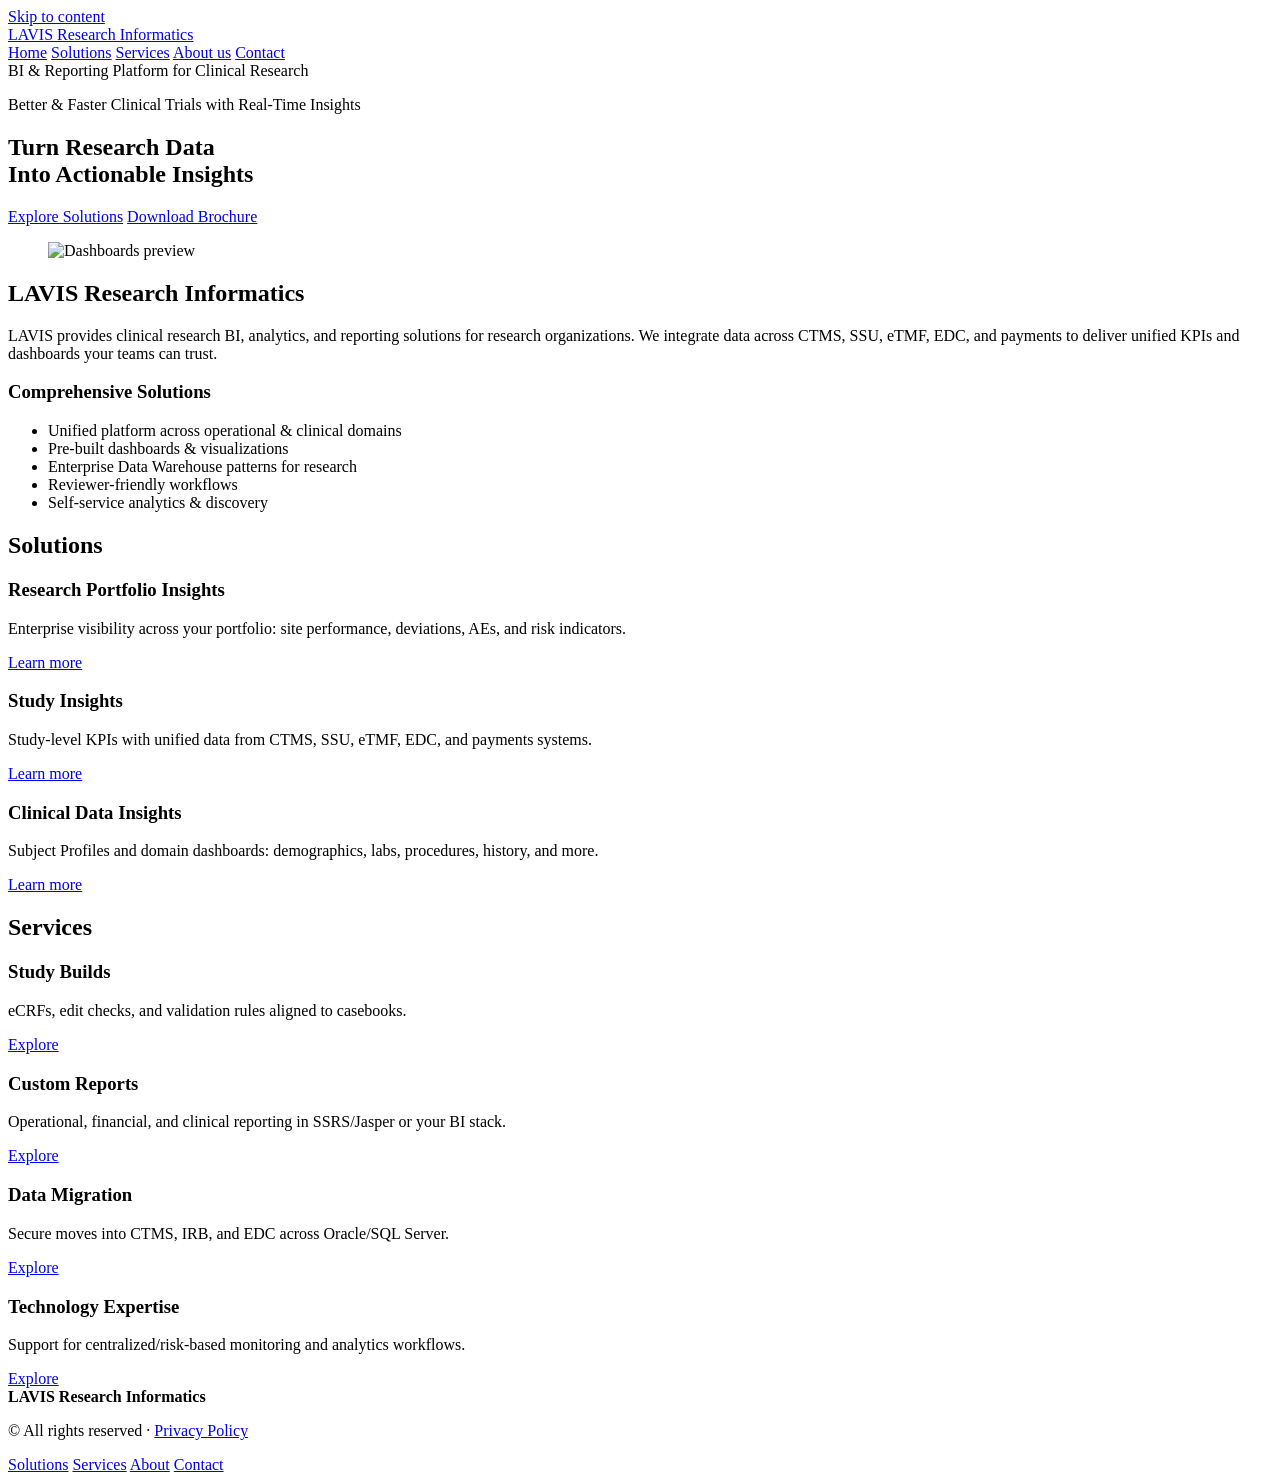
==== index.html @ 5040efac "Add files via upload" ====
<!DOCTYPE html>
<html lang="en">
<head>
  <meta charset="utf-8" />
  <meta name="viewport" content="width=device-width, initial-scale=1" />
  <title>LAVIS — Home (Contrast Fix)</title>
  <meta name="description" content="LAVIS Research Informatics — BI & Reporting Platform for Clinical Research" />
  <link rel="stylesheet" href="/styles.css" />
</head>
<body>
<a class="skip-link" href="#main">Skip to content</a>
<header class="site-header alt-teal">
  <div class="container nav">
    <a class="brand" href="/index.html">
      <!--<img src="/assets/lavis-logo.svg" alt="LAVIS logo" width="34" height="34"/>-->
      <span class="brand-text">LAVIS Research Informatics</span>
    </a>
    <nav class="menu" aria-label="Primary">
      <a href="/index.html">Home</a>
      <a href="/research.html">Solutions</a>
      <a href="/services.html">Services</a>
      <a href="/about.html">About us</a>
      <a class="btn btn--sm" href="/contacts.html">Contact</a>
    </nav>
  </div>
  <div class="strapline">BI & Reporting <span>Platform for Clinical Research</span></div>
</header>
<main id="main">

<section class="hero hero-teal section">
  <div class="container grid-2">
    <div>
      <p class="kicker">Better & Faster Clinical Trials with Real‑Time Insights</p>
      <h1>Turn Research Data <br/> Into <span class="accent">Actionable Insights</span></h1>
      <div class="actions">
        <a class="btn" href="/research.html">Explore Solutions</a>
        <a class="btn btn--ghost on-teal" href="/assets/LAVIS-brochure.pdf" download>Download Brochure</a>
      </div>
    </div>
    <div class="hero-media">
      <figure class="glass strong">
        <img src="/assets/hero-analytics.png" alt="Dashboards preview"/>
      </figure>
    </div>
  </div>
</section>

<section class="section">
  <div class="container grid-2">
    <div>
      <h2>LAVIS Research Informatics</h2>
      <p>LAVIS provides clinical research BI, analytics, and reporting solutions for research organizations. We integrate data across CTMS, SSU, eTMF, EDC, and payments to deliver unified KPIs and dashboards your teams can trust.</p>
    </div>
    <aside class="panel callout">
      <h3>Comprehensive Solutions</h3>
      <ul>
        <li>Unified platform across operational & clinical domains</li>
        <li>Pre‑built dashboards & visualizations</li>
        <li>Enterprise Data Warehouse patterns for research</li>
        <li>Reviewer‑friendly workflows</li>
        <li>Self‑service analytics & discovery</li>
      </ul>
    </aside>
  </div>
</section>

<section class="section emphasis">
  <div class="container">
    <header class="section-header"><h2>Solutions</h2></header>
    <div class="cards three">
      <article class="card solid"><h3>Research Portfolio Insights</h3><p>Enterprise visibility across your portfolio: site performance, deviations, AEs, and risk indicators.</p><a class="btn btn--ghost" href="/research.html">Learn more</a></article>
      <article class="card solid"><h3>Study Insights</h3><p>Study‑level KPIs with unified data from CTMS, SSU, eTMF, EDC, and payments systems.</p><a class="btn btn--ghost" href="/research.html#study">Learn more</a></article>
      <article class="card solid"><h3>Clinical Data Insights</h3><p>Subject Profiles and domain dashboards: demographics, labs, procedures, history, and more.</p><a class="btn btn--ghost" href="/research.html#clinical">Learn more</a></article>
    </div>
  </div>
</section>

<section class="section emphasis alt">
  <div class="container">
    <header class="section-header"><h2>Services</h2></header>
    <div class="cards four">
      <article class="card solid"><h3>Study Builds</h3><p>eCRFs, edit checks, and validation rules aligned to casebooks.</p><a class="btn btn--ghost" href="/services.html">Explore</a></article>
      <article class="card solid"><h3>Custom Reports</h3><p>Operational, financial, and clinical reporting in SSRS/Jasper or your BI stack.</p><a class="btn btn--ghost" href="/services.html#reports">Explore</a></article>
      <article class="card solid"><h3>Data Migration</h3><p>Secure moves into CTMS, IRB, and EDC across Oracle/SQL Server.</p><a class="btn btn--ghost" href="/services.html#migration">Explore</a></article>
      <article class="card solid"><h3>Technology Expertise</h3><p>Support for centralized/risk‑based monitoring and analytics workflows.</p><a class="btn btn--ghost" href="/services.html#expertise">Explore</a></article>
    </div>
  </div>
</section>

</main>
<footer class="site-footer">
  <div class="container footer-grid">
    <div>
      <strong>LAVIS Research Informatics</strong>
      <p class="muted">© <span id="year"></span> All rights reserved · <a href="/privacy.html">Privacy Policy</a></p>
    </div>
    <nav aria-label="Footer">
      <a href="/research.html">Solutions</a>
      <a href="/services.html">Services</a>
      <a href="/about.html">About</a>
      <a href="/contacts.html">Contact</a>
    </nav>
  </div>
</footer>
<script src="/script.js"></script>
</body>
</html>
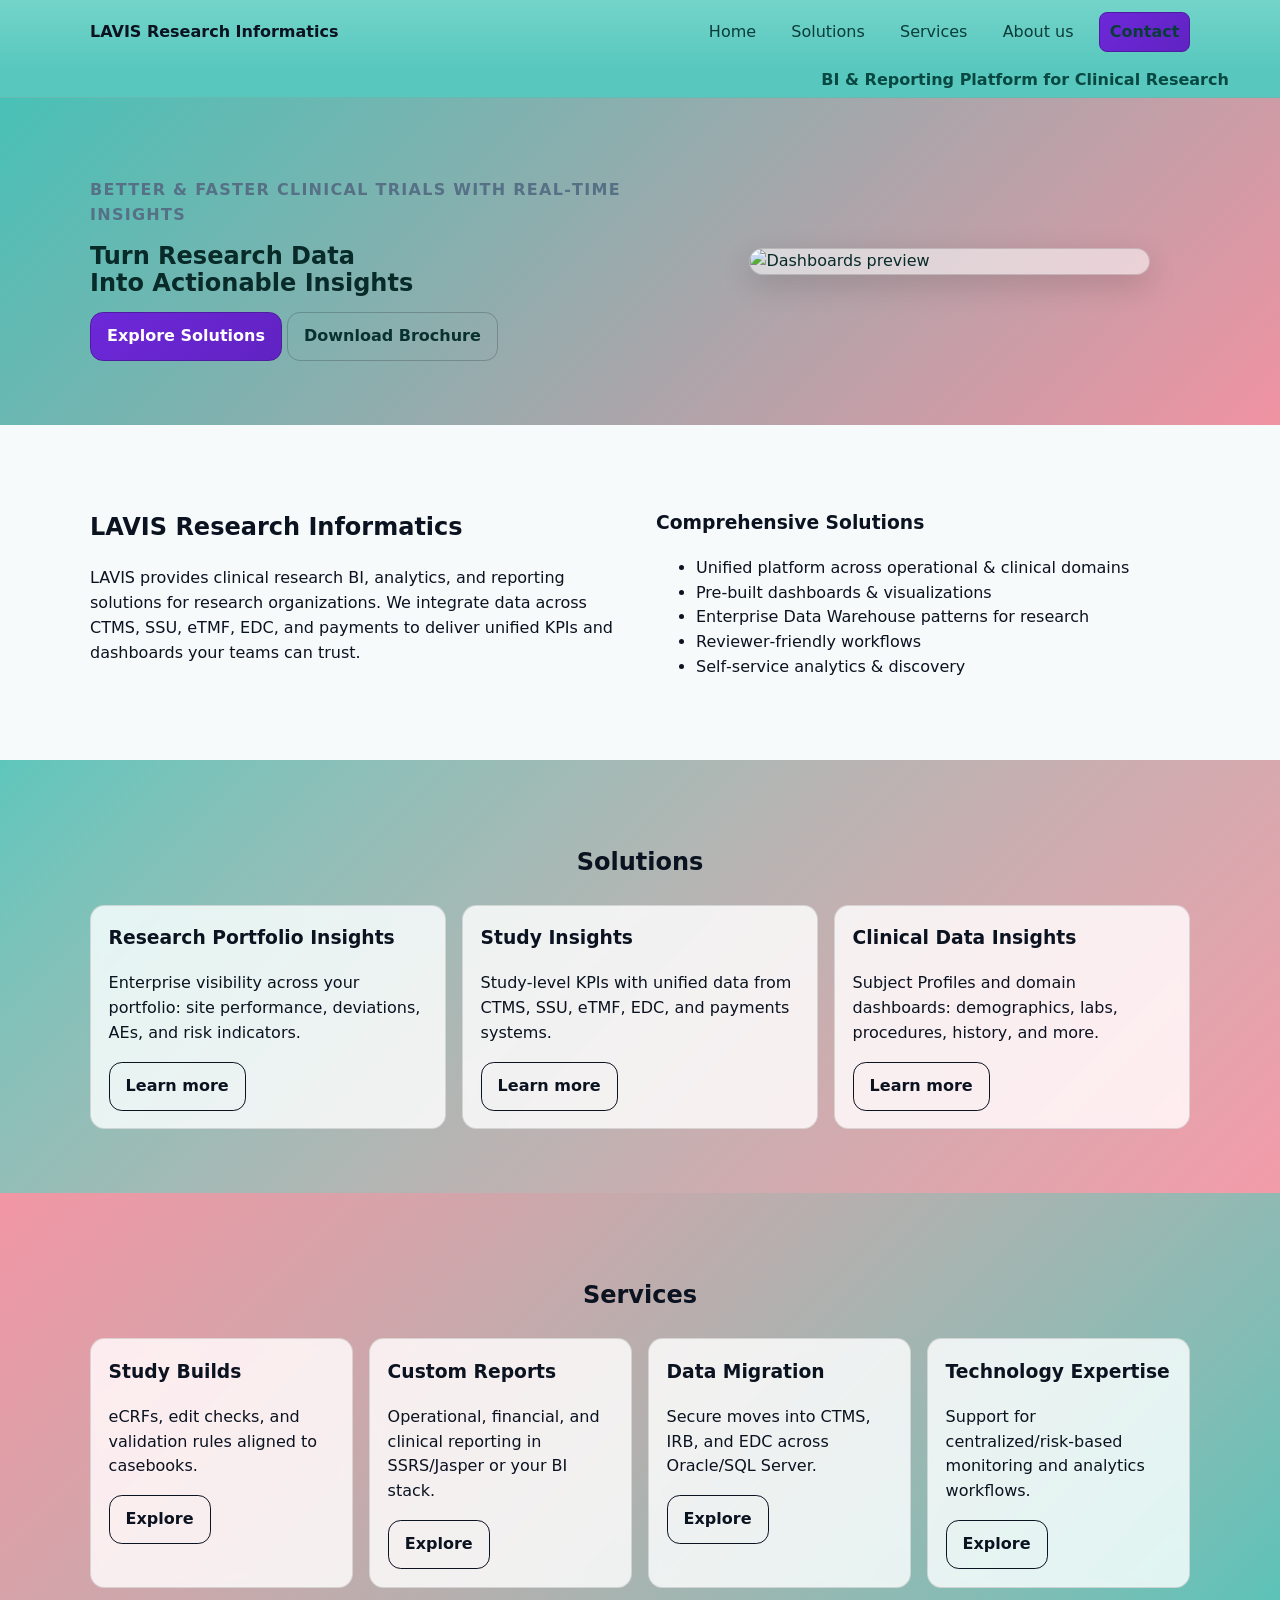
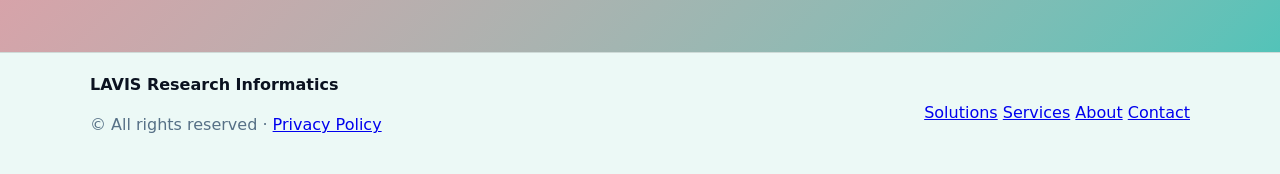
==== commit 34aab9db: "Update index.html" ====
--- a/index.html
+++ b/index.html
@@ -5,22 +5,22 @@
   <meta name="viewport" content="width=device-width, initial-scale=1" />
   <title>LAVIS — Home (Contrast Fix)</title>
   <meta name="description" content="LAVIS Research Informatics — BI & Reporting Platform for Clinical Research" />
-  <link rel="stylesheet" href="/styles.css" />
+  <link rel="stylesheet" href="styles.css" />
 </head>
 <body>
 <a class="skip-link" href="#main">Skip to content</a>
 <header class="site-header alt-teal">
   <div class="container nav">
-    <a class="brand" href="/index.html">
-      <!--<img src="/assets/lavis-logo.svg" alt="LAVIS logo" width="34" height="34"/>-->
+    <a class="brand" href="index.html">
+      <!--<img src="lavis-logo.svg" alt="LAVIS logo" width="34" height="34"/>-->
       <span class="brand-text">LAVIS Research Informatics</span>
     </a>
     <nav class="menu" aria-label="Primary">
-      <a href="/index.html">Home</a>
-      <a href="/research.html">Solutions</a>
-      <a href="/services.html">Services</a>
-      <a href="/about.html">About us</a>
-      <a class="btn btn--sm" href="/contacts.html">Contact</a>
+      <a href="index.html">Home</a>
+      <a href="research.html">Solutions</a>
+      <a href="services.html">Services</a>
+      <a href="about.html">About us</a>
+      <a class="btn btn--sm" href="contacts.html">Contact</a>
     </nav>
   </div>
   <div class="strapline">BI & Reporting <span>Platform for Clinical Research</span></div>
@@ -33,13 +33,13 @@
       <p class="kicker">Better & Faster Clinical Trials with Real‑Time Insights</p>
       <h1>Turn Research Data <br/> Into <span class="accent">Actionable Insights</span></h1>
       <div class="actions">
-        <a class="btn" href="/research.html">Explore Solutions</a>
-        <a class="btn btn--ghost on-teal" href="/assets/LAVIS-brochure.pdf" download>Download Brochure</a>
+        <a class="btn" href="research.html">Explore Solutions</a>
+        <a class="btn btn--ghost on-teal" href="LAVIS-brochure.pdf" download>Download Brochure</a>
       </div>
     </div>
     <div class="hero-media">
       <figure class="glass strong">
-        <img src="/assets/hero-analytics.png" alt="Dashboards preview"/>
+        <img src="hero-analytics.png" alt="Dashboards preview"/>
       </figure>
     </div>
   </div>
@@ -68,9 +68,9 @@
   <div class="container">
     <header class="section-header"><h2>Solutions</h2></header>
     <div class="cards three">
-      <article class="card solid"><h3>Research Portfolio Insights</h3><p>Enterprise visibility across your portfolio: site performance, deviations, AEs, and risk indicators.</p><a class="btn btn--ghost" href="/research.html">Learn more</a></article>
-      <article class="card solid"><h3>Study Insights</h3><p>Study‑level KPIs with unified data from CTMS, SSU, eTMF, EDC, and payments systems.</p><a class="btn btn--ghost" href="/research.html#study">Learn more</a></article>
-      <article class="card solid"><h3>Clinical Data Insights</h3><p>Subject Profiles and domain dashboards: demographics, labs, procedures, history, and more.</p><a class="btn btn--ghost" href="/research.html#clinical">Learn more</a></article>
+      <article class="card solid"><h3>Research Portfolio Insights</h3><p>Enterprise visibility across your portfolio: site performance, deviations, AEs, and risk indicators.</p><a class="btn btn--ghost" href="research.html">Learn more</a></article>
+      <article class="card solid"><h3>Study Insights</h3><p>Study‑level KPIs with unified data from CTMS, SSU, eTMF, EDC, and payments systems.</p><a class="btn btn--ghost" href="research.html#study">Learn more</a></article>
+      <article class="card solid"><h3>Clinical Data Insights</h3><p>Subject Profiles and domain dashboards: demographics, labs, procedures, history, and more.</p><a class="btn btn--ghost" href="research.html#clinical">Learn more</a></article>
     </div>
   </div>
 </section>
@@ -79,10 +79,10 @@
   <div class="container">
     <header class="section-header"><h2>Services</h2></header>
     <div class="cards four">
-      <article class="card solid"><h3>Study Builds</h3><p>eCRFs, edit checks, and validation rules aligned to casebooks.</p><a class="btn btn--ghost" href="/services.html">Explore</a></article>
-      <article class="card solid"><h3>Custom Reports</h3><p>Operational, financial, and clinical reporting in SSRS/Jasper or your BI stack.</p><a class="btn btn--ghost" href="/services.html#reports">Explore</a></article>
-      <article class="card solid"><h3>Data Migration</h3><p>Secure moves into CTMS, IRB, and EDC across Oracle/SQL Server.</p><a class="btn btn--ghost" href="/services.html#migration">Explore</a></article>
-      <article class="card solid"><h3>Technology Expertise</h3><p>Support for centralized/risk‑based monitoring and analytics workflows.</p><a class="btn btn--ghost" href="/services.html#expertise">Explore</a></article>
+      <article class="card solid"><h3>Study Builds</h3><p>eCRFs, edit checks, and validation rules aligned to casebooks.</p><a class="btn btn--ghost" href="services.html">Explore</a></article>
+      <article class="card solid"><h3>Custom Reports</h3><p>Operational, financial, and clinical reporting in SSRS/Jasper or your BI stack.</p><a class="btn btn--ghost" href="services.html#reports">Explore</a></article>
+      <article class="card solid"><h3>Data Migration</h3><p>Secure moves into CTMS, IRB, and EDC across Oracle/SQL Server.</p><a class="btn btn--ghost" href="services.html#migration">Explore</a></article>
+      <article class="card solid"><h3>Technology Expertise</h3><p>Support for centralized/risk‑based monitoring and analytics workflows.</p><a class="btn btn--ghost" href="services.html#expertise">Explore</a></article>
     </div>
   </div>
 </section>
@@ -92,16 +92,16 @@
   <div class="container footer-grid">
     <div>
       <strong>LAVIS Research Informatics</strong>
-      <p class="muted">© <span id="year"></span> All rights reserved · <a href="/privacy.html">Privacy Policy</a></p>
+      <p class="muted">© <span id="year"></span> All rights reserved · <a href="privacy.html">Privacy Policy</a></p>
     </div>
     <nav aria-label="Footer">
-      <a href="/research.html">Solutions</a>
-      <a href="/services.html">Services</a>
-      <a href="/about.html">About</a>
-      <a href="/contacts.html">Contact</a>
+      <a href="research.html">Solutions</a>
+      <a href="services.html">Services</a>
+      <a href="about.html">About</a>
+      <a href="contacts.html">Contact</a>
     </nav>
   </div>
 </footer>
-<script src="/script.js"></script>
+<script src="script.js"></script>
 </body>
-</html>+</html>
--- a/styles.css
+++ b/styles.css
@@ -0,0 +1,79 @@
+
+:root{
+  --bg:#f7fafb; --text:#0b1220; --muted:#567086; --panel:#ffffff; --border:rgba(0,0,0,.12);
+  --accent:#6d28d9; --accent-2:#06b6d4; /* purple & cyan */
+  --teal:#45c0b5; --pink:#f090a0; /* teal/pink overlay */
+}
+@media (prefers-color-scheme: dark){
+  :root{ --bg:#0b0e14; --text:#e6eaf2; --muted:#a6b0c3; --panel:#121826; --border:rgba(255,255,255,.18); }
+}
+*{box-sizing:border-box}html,body{height:100%}body{margin:0;font-family:Inter,system-ui,-apple-system,Segoe UI,Roboto,Helvetica,Arial;line-height:1.55;color:var(--text);background:var(--bg)}
+.container{width:min(1100px,92%);margin-inline:auto}
+.section{padding:4rem 0}
+.section-header{text-align:center;margin-bottom:1.5rem}
+.kicker{color:var(--muted);text-transform:uppercase;letter-spacing:.08em;font-weight:700}
+
+/* Header */
+.site-header{position:sticky;top:0;z-index:40;border-bottom:1px solid var(--border);background:#e8fbf7}
+.site-header.alt-teal{background:linear-gradient(180deg, #74d4ca 0%, #58c8be 70%)}
+.strapline{color:#003b36;font-weight:700;text-align:right;padding:.25rem 4%;opacity:.9}
+.nav{display:flex;align-items:center;justify-content:space-between;min-height:64px}
+.brand{display:inline-flex;align-items:center;gap:.5rem;color:inherit;text-decoration:none;font-weight:800}
+.menu{display:flex;gap:1rem;align-items:center}
+.menu a{color:#0a3d3a;text-decoration:none;padding:.4rem .6rem;border-radius:.5rem}
+.menu a:hover{background:rgba(255,255,255,.5)}
+
+/* Hero */
+.hero{position:relative}
+.hero-teal{background:linear-gradient(135deg, rgba(69,192,181,0.98), rgba(240,144,160,0.98));color:#082a29}
+.hero .grid-2{display:grid;grid-template-columns:1.1fr .9fr;gap:2rem;align-items:center}
+.hero h1{font-size:clamp(1.8rem,1.2rem+2.4vw,3rem);line-height:1.1;margin:.2rem 0 1rem}
+.glass{background:rgba(255,255,255,.3);border:1px solid rgba(0,0,0,.15);border-radius:1rem;overflow:hidden;box-shadow:0 10px 30px rgba(0,0,0,.15)}
+.glass.strong{background:rgba(255,255,255,.55)}
+
+/* Emphasis sections with guaranteed contrast */
+.emphasis{background:linear-gradient(135deg, color-mix(in oklab, var(--teal), white 10%), color-mix(in oklab, var(--pink), white 10%));}
+.emphasis.alt{background:linear-gradient(135deg, color-mix(in oklab, var(--pink), white 5%), color-mix(in oklab, var(--teal), white 5%));}
+
+/* Cards */
+.cards{display:grid;gap:1rem}
+.cards.three{grid-template-columns:repeat(3,1fr)}
+.cards.four{grid-template-columns:repeat(4,1fr)}
+.card{padding:1.1rem;border-radius:.9rem;border:1px solid var(--border);}
+.card.solid{background:#ffffffd0;backdrop-filter:saturate(140%) blur(6px);color:#0b1220;border-color:rgba(0,0,0,.12)}
+.card.solid h3{margin-top:0}
+
+/* Lists */
+.bullets{padding-left:1.1rem}
+
+/* Contact */
+.contact.wide input, .contact.wide textarea{border:0;border-bottom:2px solid rgba(0,0,0,.18);background:transparent;color:inherit}
+.contact.wide input:focus,.contact.wide textarea:focus{outline:none;border-color:#58c8be}
+.grid-3{display:grid;grid-template-columns:repeat(3,1fr);gap:1rem}
+.grid-2{display:grid;grid-template-columns:repeat(2,1fr);gap:2rem}
+.info-blocks h3{margin:.4rem 0}
+
+/* Buttons */
+.btn{--bg:#6d28d9;display:inline-flex;align-items:center;gap:.4rem;padding:.7rem 1rem;border-radius:.8rem;background:linear-gradient(135deg,var(--bg),color-mix(in oklab,var(--bg),black 8%));color:#fff;text-decoration:none;font-weight:700;border:1px solid color-mix(in oklab,var(--bg),black 20%)}
+.btn.on-teal{color:#08312f;border-color:rgba(0,0,0,.2)}
+.btn--ghost{--bg:transparent;background:transparent;border:1px solid currentColor;color:inherit}
+.btn--sm{padding:.5rem .75rem}
+
+/* Footer */
+.site-footer{border-top:1px solid var(--border);background:#ecf9f6}
+.footer-grid{display:flex;align-items:center;justify-content:space-between;gap:1rem;padding:1.25rem 0}
+.muted{color:var(--muted)}
+
+/* Devices */
+.device img{width:100%;border-radius:.6rem;border:1px solid var(--border);box-shadow:0 6px 20px rgba(0,0,0,.15)}
+
+/* Utility */
+.skip-link{position:absolute;left:-9999px}
+.skip-link:focus{left:1rem;top:1rem;background:#fff;padding:.5rem .75rem;border-radius:.5rem}
+
+@media (max-width:980px){
+  .cards.three{grid-template-columns:1fr}
+  .cards.four{grid-template-columns:repeat(2,1fr)}
+  .hero .grid-2{grid-template-columns:1fr}
+  .grid-3{grid-template-columns:1fr}
+}
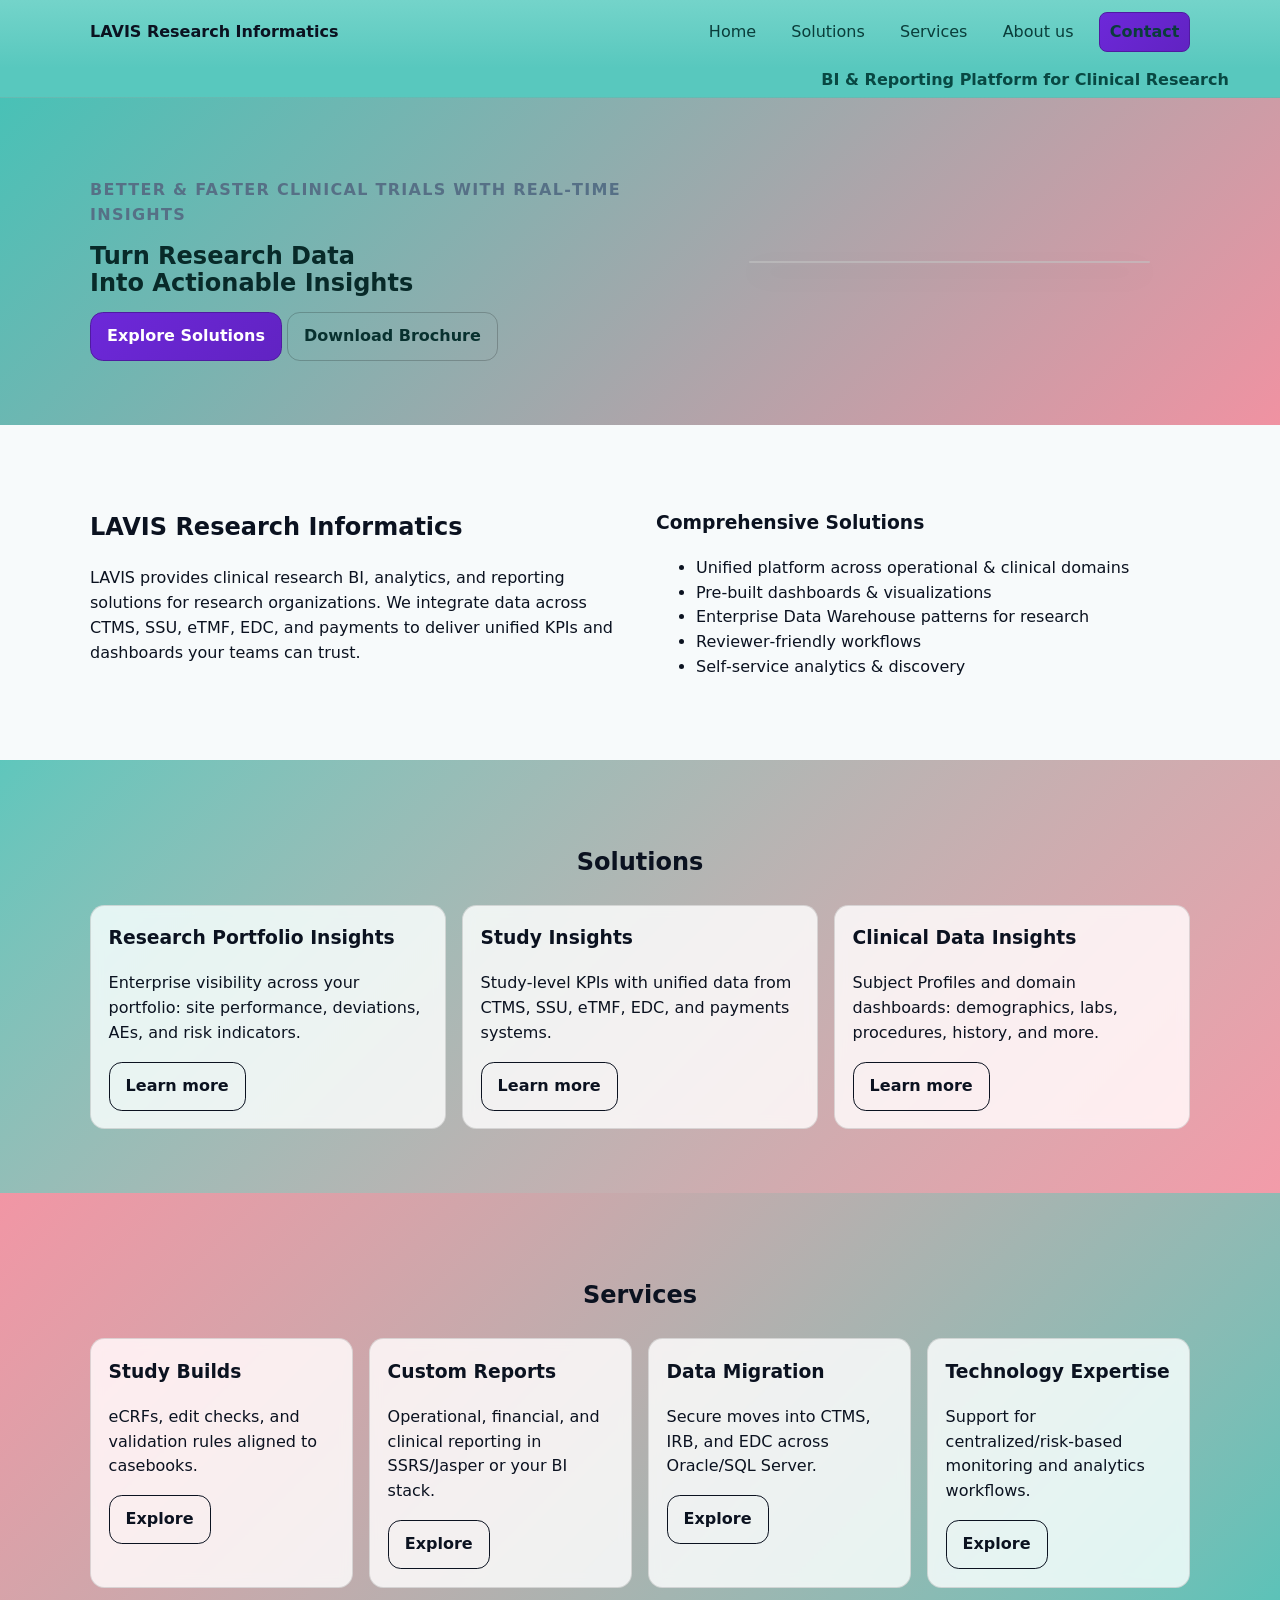
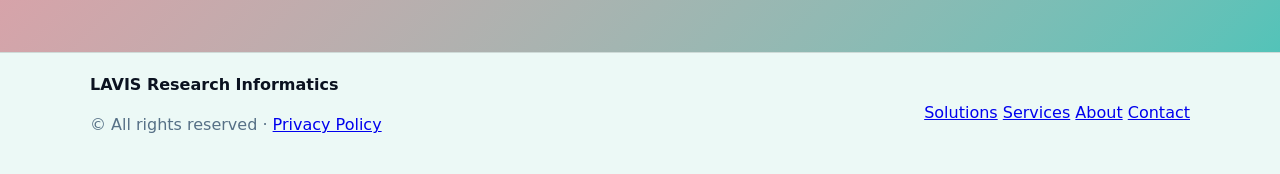
==== commit a445c7d8: "Update index.html" ====
--- a/index.html
+++ b/index.html
@@ -3,7 +3,7 @@
 <head>
   <meta charset="utf-8" />
   <meta name="viewport" content="width=device-width, initial-scale=1" />
-  <title>LAVIS — Home (Contrast Fix)</title>
+  <title>LAVIS — Home</title>
   <meta name="description" content="LAVIS Research Informatics — BI & Reporting Platform for Clinical Research" />
   <link rel="stylesheet" href="styles.css" />
 </head>
@@ -39,7 +39,7 @@
     </div>
     <div class="hero-media">
       <figure class="glass strong">
-        <img src="hero-analytics.png" alt="Dashboards preview"/>
+       <!--<img src="hero-analytics.png" alt="Dashboards preview"/>-->
       </figure>
     </div>
   </div>
